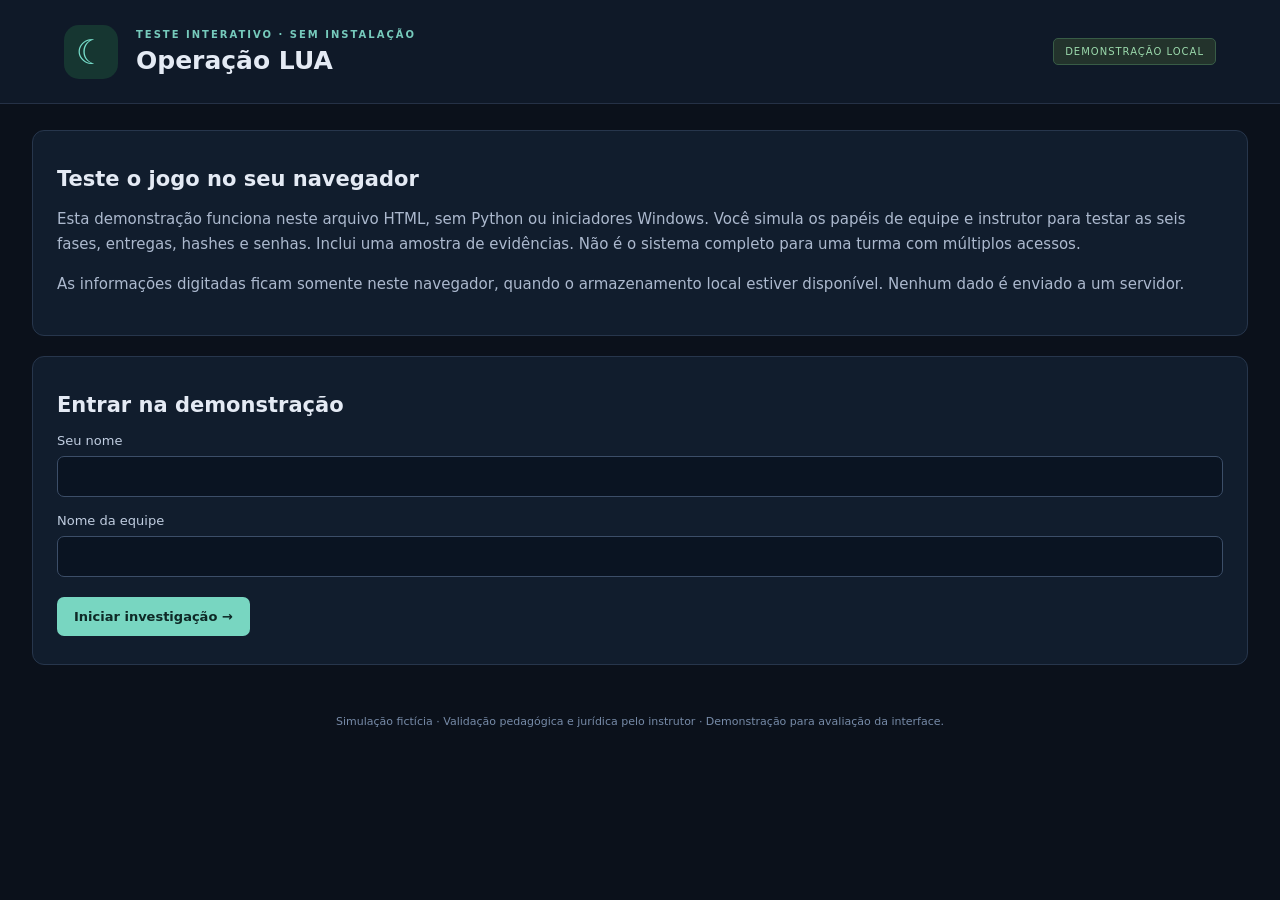
==== index.html @ 31b4b6df "Prepara demonstração isolada para GitHub Pages" ====
<!doctype html><html lang="pt-BR"><meta charset="utf-8"><meta name="viewport" content="width=device-width,initial-scale=1"><title>Operação LUA — teste no navegador</title><style>[hidden]{display:none!important}
:root{color-scheme:dark;font-family:Inter,ui-sans-serif,system-ui,sans-serif;color:#e4eaf4;background:#0b111b;font-size:15px}*{box-sizing:border-box}body{margin:0}header{display:flex;gap:18px;align-items:center;padding:24px 5vw;background:#0f1928;border-bottom:1px solid #253146}h1{font-size:25px;margin:4px 0;font-weight:650}.brand-icon{font-size:34px;color:#77ddca;background:#163631;width:54px;height:54px;display:grid;place-items:center;border-radius:15px}.eyebrow{font-size:10px;font-weight:700;letter-spacing:2px;color:#76cabc}.badge{display:inline-block;background:#23332c;color:#9bd9ac;border:1px solid #385c46;padding:7px 11px;border-radius:5px;font-size:10px;letter-spacing:1px;margin-left:auto}.badge.pending{background:#3b3022;color:#edc17e;border-color:#655136}main{max-width:1380px;margin:0 auto;padding:26px 32px}.welcome{margin:14px 0 28px}.welcome h2{font-size:30px;margin:10px 0}.welcome p,p,li{color:#acb9ce;line-height:1.65}h2{font-size:21px;margin:12px 0 16px}h3{font-size:16px}.access,.grid{display:grid;grid-template-columns:repeat(auto-fit,minmax(300px,1fr));gap:20px}section,article{background:#111d2d;border:1px solid #27364c;border-radius:12px;padding:24px;margin-bottom:20px}input,textarea,select{display:block;width:100%;background:#0a1422;color:#edf2f8;border:1px solid #3c4e68;padding:12px;border-radius:7px;margin:8px 0 16px;font:inherit}textarea{min-height:150px;resize:vertical}input:focus,textarea:focus,select:focus{outline:2px solid #67c9b7;outline-offset:2px}label{display:block;font-size:13px;color:#c0cde0}button,.button{background:#78d6c1;color:#0e2926;border:0;padding:12px 17px;border-radius:7px;font:inherit;font-size:13px;font-weight:700;cursor:pointer;display:inline-block;text-decoration:none;margin:4px 7px 4px 0}button:hover,.button:hover{filter:brightness(1.12)}button.secondary,.button.secondary{background:#253b55;color:#d9e8f9}button.ghost{background:transparent;border:1px solid #3a4b63;color:#bccfe4;padding:8px 12px}button:disabled{opacity:.45;cursor:default}pre{white-space:pre-wrap;overflow-wrap:anywhere;font-family:inherit;line-height:1.6;font-size:13px;color:#c5d3e7}small{color:#8295ae}.layout{display:grid;grid-template-columns:235px minmax(0,1fr);gap:28px}.steps{position:sticky;top:20px;align-self:start}.step{padding:18px 12px;color:#778da9;border-left:2px solid #29374c;display:flex;gap:12px;font-size:13px}.step span{font-size:11px;padding-top:2px}.step.active{background:#15342f;border-color:#7dd6bf;color:#d3f6e9;border-radius:0 8px 8px 0}.step.done{color:#88c5b4}.step-title{font-size:10px;letter-spacing:2px;color:#758ba7;margin:8px 0 20px}.casebar{display:flex;justify-content:space-between;align-items:center;margin-bottom:20px}.mission{border-top:3px solid #68c8b4}.mission h2{font-size:28px}.mission li{margin-bottom:10px}.deliverable{background:#0c1828;padding:15px;border-radius:8px;border-left:2px solid #577b9a}.materials-grid{display:grid;grid-template-columns:repeat(auto-fit,minmax(235px,1fr));gap:16px}.material{background:#0c1625;border:1px solid #2c3e54;border-radius:9px;padding:18px}.material .tag{color:#7fd5c0;font-size:10px;letter-spacing:1px}.material h3{margin:10px 0}.evidence-gallery{display:grid;grid-template-columns:repeat(auto-fit,minmax(210px,1fr));gap:14px;margin-top:16px}.evidence-gallery img{width:100%;height:230px;object-fit:contain;background:#080e17;border-radius:8px}.evidence-gallery video{width:100%;max-height:300px}figure{margin:0}figcaption{font-size:11px;color:#8fa3be;padding:8px}details{margin-top:12px}summary{cursor:pointer;color:#9bd4c8;padding:8px 0}.team-row{border-bottom:1px solid #2a3a50;padding:15px 0;display:flex;align-items:center;justify-content:space-between;gap:15px}.team-row:last-child{border:0}.hash-ok{color:#8de0ba}.hash-bad{color:#f1aa98}.request-box{border-left:3px solid #577b9a}.review-box{margin-top:18px;border-top:1px solid #33465f;padding-top:18px}#message:not(:empty){border:1px solid #78603d;background:#33291c;color:#ffe2ac;padding:18px;border-radius:9px;margin-bottom:20px;white-space:pre-wrap;overflow-wrap:anywhere}footer{font-size:11px;color:#778ba8;text-align:center;padding:30px}.unlock{border:1px solid #576e58;background:#14251f}.unlock p{color:#afc6bb}.hash-result{background:#0a1421;padding:10px;border-radius:5px}.tabs{display:flex;gap:8px;flex-wrap:wrap;margin-bottom:20px}a{color:#96d7df}code{overflow-wrap:anywhere}@media(max-width:800px){main{padding:18px}.layout{grid-template-columns:1fr}.steps{position:static;display:flex;overflow-x:auto;gap:8px}.step{min-width:125px}.step-title{display:none}header{padding:18px}.badge{display:none}.grid,.access{grid-template-columns:1fr}.welcome h2{font-size:24px}.casebar{align-items:flex-start;gap:10px}}
</style><body><header><div class="brand-icon">☾</div><div><span class="eyebrow">TESTE INTERATIVO · SEM INSTALAÇÃO</span><h1>Operação LUA</h1></div><span class="badge">DEMONSTRAÇÃO LOCAL</span></header><main><section><h2>Teste o jogo no seu navegador</h2><p>Esta demonstração funciona neste arquivo HTML, sem Python ou iniciadores Windows. Você simula os papéis de equipe e instrutor para testar as seis fases, entregas, hashes e senhas. Inclui uma amostra de evidências. Não é o sistema completo para uma turma com múltiplos acessos.</p><p>As informações digitadas ficam somente neste navegador, quando o armazenamento local estiver disponível. Nenhum dado é enviado a um servidor.</p></section><div id="message" role="status" aria-live="polite"></div><section id="begin"><h2>Entrar na demonstração</h2><form id="setup"><label>Seu nome<input name="student" required></label><label>Nome da equipe<input name="team" required></label><button>Iniciar investigação →</button></form></section><div id="workspace" hidden></div><footer>Simulação fictícia · Validação pedagógica e jurídica pelo instrutor · Demonstração para avaliação da interface.</footer></main><script>const SCENES=[{"titulo": "O plantão recebeu uma denúncia", "contexto": "A equipe assume o plantão e recebe uma mensagem por WhatsApp. Neste momento, somente a denúncia está disponível; a narrativa ainda precisa de confirmação.", "acoes": ["Redigir a resposta ao denunciante, esclarecendo risco atual, momento dos fatos, origem das informações e pessoas envolvidas.", "Solicitar links, identificadores e arquivos já existentes, preferindo originais quando disponíveis e registrando a proveniência.", "Descrever as providências imediatas e os acionamentos justificados, sem exigir nova exposição da fonte."], "entrega": "Abordagem escrita, avaliação de risco e registro das providências iniciais.", "liberacao": "Após avaliação e aprovação, o instrutor fornece a senha para abrir o recebimento das provas."}, {"titulo": "A fonte entregou os arquivos", "contexto": "A equipe recebe o pacote inicial completo: capturas, seis imagens selecionadas, caderno e vídeo. Não há respostas de provedores nesta etapa.", "acoes": ["Inventariar os arquivos recebidos e registrar origem, responsável, data, horário e fuso.", "Calcular SHA-256 dos arquivos, registrar ferramenta e resultados e conferir o manifesto recebido.", "Documentar armazenamento, preservação dos originais e movimentações dos vestígios.", "Realizar a primeira leitura do acervo separando observações, alegações e hipóteses."], "entrega": "Inventário, registros de recebimento e cadeia de custódia, hashes e análise inicial.", "liberacao": "A aprovação dos registros permite ao instrutor emitir a senha da triagem e dos pedidos."}, {"titulo": "Transformar pistas em diligências", "contexto": "A equipe organiza os identificadores disponíveis e recebe os materiais de pedidos e diligências quando habilitados pelo instrutor.", "acoes": ["Relacionar cada identificador à sua fonte, sem preencher dados ainda desconhecidos.", "Justificar competência territorial, prioridades e finalidade das diligências.", "Preparar pedidos por destinatário com objeto, identificadores, intervalo temporal e fuso, fundamento e autorização necessária.", "Distinguir preservação de dados, obtenção de registros, dados cadastrais e conteúdo conforme a medida escolhida."], "entrega": "Quadro de identificadores, plano de diligências e pedidos fundamentados.", "liberacao": "Após análise técnica e jurídica dos pedidos, a senha abre a rodada de respostas."}, {"titulo": "As respostas começam a chegar", "contexto": "Os retornos são entregues pelo instrutor conforme os pedidos avaliados. Novas respostas exigem novos pedidos quando houver dependência.", "acoes": ["Analisar os retornos recebidos e registrar o que cada fonte demonstra e o que permanece desconhecido.", "Preparar pedidos complementares a partir de identificadores efetivamente obtidos.", "Correlacionar registros de aplicação e conexão com IP, porta, protocolo, data, horário e fuso quando pertinentes.", "Solicitar diligências locais e sobre local e objetos quando justificadas.", "Distinguir conta, titular da conexão, pessoa indicada e autoria da conduta."], "entrega": "Pedidos complementares, análise dos retornos, linha do tempo e cadeias com limites de atribuição.", "liberacao": "O instrutor confere a cobertura das cadeias iniciais e emite a senha da atualização posterior."}, {"titulo": "Uma nova informação muda o cenário", "contexto": "O instrutor apresenta a atualização posterior e seus metadados. A equipe deve analisar o novo acesso e decidir quais providências são necessárias.", "acoes": ["Registrar recebimento e integridade dos novos materiais.", "Comparar o novo elemento com as cadeias anteriores, considerando a origem e a independência das fontes.", "Preparar o pedido referente ao novo acesso e analisar o retorno somente após sua liberação.", "Reavaliar risco, hipóteses, confiança e lacunas sem confundir quantidade de contas com quantidade de autores."], "entrega": "Análise da atualização, novo pedido, análise do retorno e quadro de hipóteses revisado.", "liberacao": "Após aprovação desta rodada, a senha abre a consolidação final."}, {"titulo": "Concluir e prestar contas da investigação", "contexto": "A equipe consolida todo o trabalho. O encerramento depende da qualidade e dos limites da fundamentação, sem exigir uma conclusão predeterminada de autoria.", "acoes": ["Entregar relatório, inventário, linha do tempo, organograma, pedidos, respostas e cadeias.", "Separar fatos observados, alegações, inferências, lacunas e graus de confiança.", "Individualizar condutas apenas quando houver suporte e distinguir as medidas cabíveis conforme idade e situação.", "Justificar diligências ou medidas propostas e apresentar os registros de preservação e proteção das pessoas sob risco."], "entrega": "Dossiê final completo e apresentação para avaliação e debriefing.", "liberacao": "Após a avaliação final, a senha de encerramento conclui o exercício. Não abre uma sétima fase."}];
const ASSETS=[{"name": "A01_Denuncia_Inicial.png", "url": "[data-uri]", "hash": "e20a0f9571670499217d2071728e067d5ab2c912333c30c9e09b77e181323308"}, {"name": "A02.png", "url": "[data-uri]", "hash": "f0662ef923ff8a6773c17c669c98ab5fbb7151e79d88bcaf3e65bcb468332adc"}, {"name": "A03.png", "url": "[data-uri]", "hash": "9a4fa12f21378c7c077a31b2e42f1d5e2c422c743dd6ad8715374ea17acd1641"}];
const KEY='lua-demonstracao-browser-v1';
const $=s=>document.querySelector(s);
const esc=s=>String(s??'').replace(/[&<>"']/g,c=>({'&':'&amp;','<':'&lt;','>':'&gt;','"':'&quot;',"'":'&#39;'}[c]));
let game={student:'',team:'',phase:0,deliveries:[],requests:[],hashes:[],approved:false,code:'',done:false};
try{const saved=localStorage.getItem(KEY);if(saved)game=JSON.parse(saved);}catch(e){}
function save(){try{localStorage.setItem(KEY,JSON.stringify(game));}catch(e){notice('O navegador não permitiu salvar o progresso. Mantenha esta aba aberta.');}}
function notice(s){$('#message').textContent=s;}
function render(){
 const p=game.phase;
 $('#begin').hidden=!!game.team;$('#workspace').hidden=!game.team;
 if(!game.team)return;
 $('#workspace').innerHTML=`<div class="layout"><aside class="steps"><div class="step-title">PERCURSO DO CASO</div>${SCENES.map((s,i)=>`<div class="step ${i===p?'active':i<p?'done':''}"><span>${i+1}</span>${['Denúncia','Preservação','Pedidos','Respostas','Atualização','Relatório'][i]}</div>`).join('')}</aside><div><div class="casebar"><div><span class="eyebrow">DEMONSTRAÇÃO INTERATIVA</span><h2>${esc(game.team)} · ${esc(game.student)}</h2></div><button id="reset" class="ghost">Recomeçar teste</button></div>${game.done?'<section class="unlock"><h2>Exercício de demonstração concluído</h2><p>Você percorreu as seis fases. No sistema completo, o instrutor avalia cada equipe e mantém as respostas sob controle de acesso no servidor.</p></section>':`<section class="mission"><span class="eyebrow">FASE ${p+1} / 6</span><h2>${esc(SCENES[p].titulo)}</h2><p>${esc(SCENES[p].contexto)}</p><ol>${SCENES[p].acoes.map(a=>`<li>${esc(a)}</li>`).join('')}</ol><div class="deliverable"><strong>Entrega esperada</strong><p>${esc(SCENES[p].entrega)}</p></div></section>`}
${p===0?`<section><h2>Denúncia recebida no plantão</h2><img alt="Denúncia fictícia recebida pelo WhatsApp" style="max-width:100%;max-height:650px;object-fit:contain" src="${ASSETS[0].url}"></section>`:''}
${p>=1?`<section><h2>Amostra das provas iniciais</h2><p>Esta demonstração inclui duas capturas originais do kit. O sistema completo entrega o pacote integral e exige os 18 hashes.</p><div class="materials-grid">${ASSETS.slice(1).map((a,i)=>`<div class="material"><img style="width:100%;max-height:320px;object-fit:contain" src="${a.url}" alt="${esc(a.name)}"><h3>${esc(a.name)}</h3><a class="button secondary" download="${esc(a.name)}" href="${a.url}">Baixar imagem</a></div>`).join('')}</div>${!game.done&&p===1?`<h3>Registrar integridade</h3><p>Baixe uma das imagens acima e selecione o mesmo arquivo abaixo. O hash será calculado localmente e comparado ao original incluído nesta demonstração.</p><input type="file" id="evidence"><div id="hashResult"></div>`:''}<p>${game.hashes.length?'✓ '+game.hashes.length+' hash(es) conferido(s) nesta demonstração.':'Nenhum hash registrado.'}</p></section>`:''}
${p>=2&&p<=4&&!game.done?`<section><h2>Pedido ou diligência</h2><form id="request"><label>Destinatário<select name="recipient"><option>Discord</option><option>Google</option><option>Instagram</option><option>Telegram</option><option>NetSul Fibra</option><option>Equipe territorial</option><option>Perícia</option></select></label><label>Objeto, identificadores, período, fundamento e autorização necessária<textarea name="body" required></textarea></label><button>Registrar pedido</button></form>${game.requests.map(r=>`<article><small>Fase ${r.phase+1}</small><h3>${esc(r.recipient)}</h3><pre>${esc(r.body)}</pre></article>`).join('')}</section>`:''}
${p===3?`<section><h2>Rodada de respostas</h2><p>O instrutor avalia o pedido e libera apenas o retorno correspondente. Nesta demonstração, ${game.requests.length?'há pedido registrado para avaliação.':'registre primeiro um pedido.'}</p><p>Os PDFs dos provedores e os gabaritos não estão incluídos neste arquivo de demonstração. Eles permanecem no sistema completo.</p></section>`:''}
${p===4?'<section><h2>Atualização posterior</h2><p>Nesta fase entram a atualização A15 e os metadados A25; o retorno A24 depende de pedido sobre o novo acesso. Analise a mudança de cenário e registre as medidas propostas.</p></section>':''}
${!game.done?`<section><h2>Entrega da equipe</h2><form id="delivery"><label>Resposta e registros da fase<textarea name="body" required>${esc(game.deliveries.findLast(d=>d.phase===p)?.body||'')}</textarea></label><button>Enviar entrega</button></form><p>${game.approved?'✓ Última entrega aprovada pelo instrutor demonstrativo.':'Aguardando entrega e avaliação.'}</p></section><section><h2>Simular o papel do instrutor</h2><p>Controle exclusivo desta demonstração: você alterna entre os dois papéis para avaliar o fluxo. Não representa autenticação ou controle de acesso para uma turma real.</p><button id="approve" class="secondary">Simular aprovação da entrega</button><button id="issue" class="secondary">Emitir senha desta fase</button><p id="demoCode">${game.code?'Senha demonstrativa desta fase: '+esc(game.code):''}</p></section><section class="unlock"><h2>${p===5?'Encerrar exercício':'Desbloquear próxima fase'}</h2><form id="unlock"><label>Senha desta fase<input name="code" type="password" required autocomplete="off"></label><button>${p===5?'Concluir':'Desbloquear'}</button></form></section>`:''}
<section><h2>Histórico de entregas</h2>${game.deliveries.map(d=>`<article><small>Fase ${d.phase+1}</small><pre>${esc(d.body)}</pre></article>`).join('')||'<p>Ainda não há entregas.</p>'}<button id="export" class="secondary">Exportar registros do teste</button></section></div></div>`;
}
document.addEventListener('submit',e=>{
 e.preventDefault();const f=e.target;const data=Object.fromEntries(new FormData(f));
 if(f.id==='setup'){game.student=data.student.trim();game.team=data.team.trim();if(!game.student||!game.team)return;}
 if(f.id==='request'){game.requests.push({...data,phase:game.phase});notice('Pedido registrado. A adequação jurídica é avaliada pelo instrutor, não automaticamente.');}
 if(f.id==='delivery'){
  if(game.phase===1&&!game.hashes.length){notice('Registre primeiro o hash de uma das imagens da amostra.');return;}
  if(game.phase===2&&!game.requests.some(r=>r.phase===2)){notice('Registre um pedido antes de entregar esta fase.');return;}
  game.deliveries.push({body:data.body,phase:game.phase});game.approved=false;game.code='';notice('Entrega registrada. Use o painel demonstrativo do instrutor para avaliar e emitir a senha.');
 }
 if(f.id==='unlock'){
  if(!game.approved||!game.code||data.code!==game.code){notice('Passagem bloqueada: é necessária a aprovação da última entrega e a senha correta desta fase.');return;}
  if(game.phase===5)game.done=true;else game.phase++;
  game.approved=false;game.code='';notice(game.done?'Demonstração concluída.':'Nova fase desbloqueada.');
 }
 save();render();window.scrollTo(0,0);
});
document.addEventListener('click',e=>{
 if(e.target.id==='approve'){
  if(!game.deliveries.some(d=>d.phase===game.phase)){notice('Envie a entrega desta fase primeiro.');return;}
  game.approved=true;notice('Aprovação simulada registrada. Agora emita a senha.');save();render();
 }
 if(e.target.id==='issue'){
  if(!game.approved){notice('Aprove a última entrega antes de emitir a senha.');return;}
  const values=new Uint8Array(4);crypto.getRandomValues(values);game.code=Array.from(values,b=>b.toString(16).padStart(2,'0')).join('').toUpperCase();save();render();notice('Senha demonstrativa emitida. Copie-a do painel e informe no campo da passagem.');
 }
 if(e.target.id==='reset'&&confirm('Apagar somente o progresso desta demonstração?')){game={student:'',team:'',phase:0,deliveries:[],requests:[],hashes:[],approved:false,code:'',done:false};save();render();notice('Demonstração reiniciada.');}
 if(e.target.id==='export'){
  const {code,...record}=game;const blob=new Blob([JSON.stringify(record,null,2)],{type:'application/json'});const url=URL.createObjectURL(blob);const a=document.createElement('a');a.href=url;a.download='LUA_registros_demonstracao.json';a.click();setTimeout(()=>URL.revokeObjectURL(url),1000);
 }
});
document.addEventListener('change',async e=>{
 if(e.target.id!=='evidence'||!e.target.files[0])return;
 const file=e.target.files[0];
 try{
  const value=await crypto.subtle.digest('SHA-256',await file.arrayBuffer());const hash=Array.from(new Uint8Array(value),b=>b.toString(16).padStart(2,'0')).join('');const asset=ASSETS.slice(1).find(a=>a.hash===hash);
  if(!asset){$('#hashResult').textContent='Hash divergente: selecione um dos arquivos originais da amostra.';return;}
  game.hashes=game.hashes.filter(h=>h.name!==asset.name);game.hashes.push({name:asset.name,sha256:hash});save();render();notice('SHA-256 conferido: '+asset.name+'\n'+hash);
 }catch(error){notice('Não foi possível calcular o hash neste navegador: '+error.message);}
});
render();
</script></body></html>
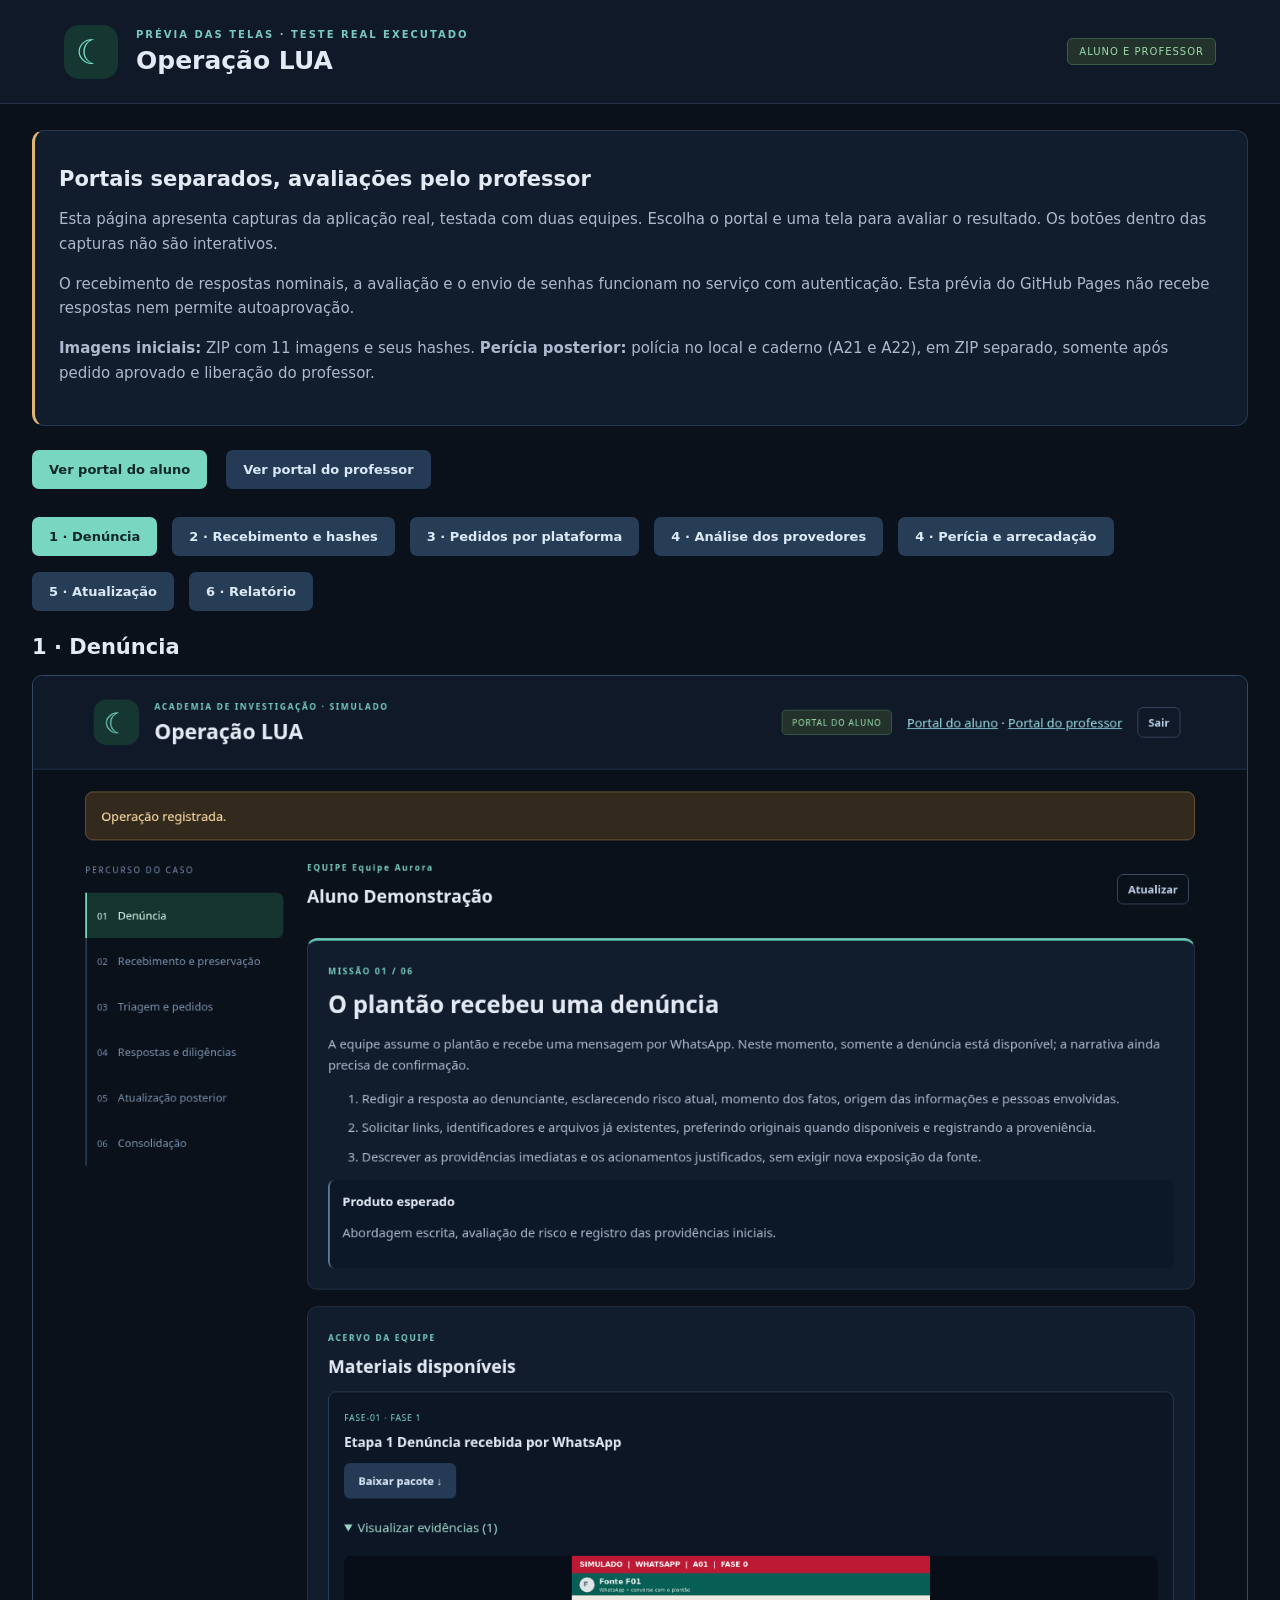
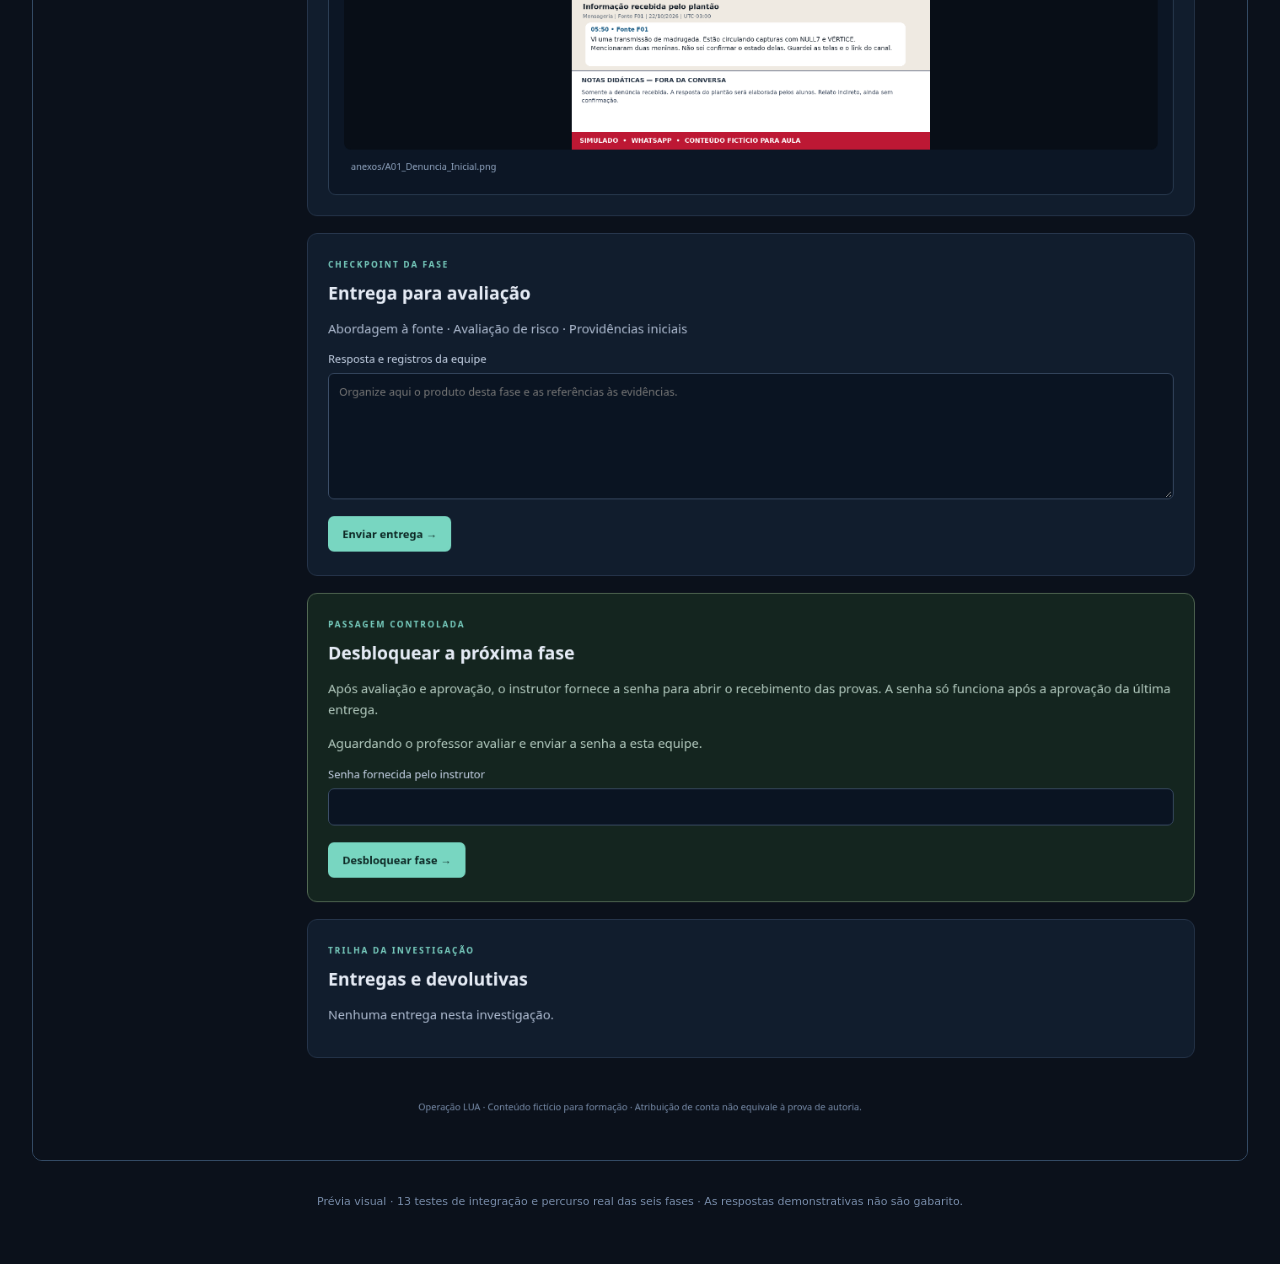
==== commit 832e80f1: "Separa portais e fases, avalia pedidos e identificadores e reserva vestígios para perícia" ====
--- a/index.html
+++ b/index.html
@@ -1,65 +1,3 @@
-<!doctype html><html lang="pt-BR"><meta charset="utf-8"><meta name="viewport" content="width=device-width,initial-scale=1"><title>Operação LUA — teste no navegador</title><style>[hidden]{display:none!important}
+<!doctype html><html lang="pt-BR"><meta charset="utf-8"><meta name="viewport" content="width=device-width,initial-scale=1"><title>Operação LUA · Prévia dos portais</title><style>[hidden]{display:none!important}
 :root{color-scheme:dark;font-family:Inter,ui-sans-serif,system-ui,sans-serif;color:#e4eaf4;background:#0b111b;font-size:15px}*{box-sizing:border-box}body{margin:0}header{display:flex;gap:18px;align-items:center;padding:24px 5vw;background:#0f1928;border-bottom:1px solid #253146}h1{font-size:25px;margin:4px 0;font-weight:650}.brand-icon{font-size:34px;color:#77ddca;background:#163631;width:54px;height:54px;display:grid;place-items:center;border-radius:15px}.eyebrow{font-size:10px;font-weight:700;letter-spacing:2px;color:#76cabc}.badge{display:inline-block;background:#23332c;color:#9bd9ac;border:1px solid #385c46;padding:7px 11px;border-radius:5px;font-size:10px;letter-spacing:1px;margin-left:auto}.badge.pending{background:#3b3022;color:#edc17e;border-color:#655136}main{max-width:1380px;margin:0 auto;padding:26px 32px}.welcome{margin:14px 0 28px}.welcome h2{font-size:30px;margin:10px 0}.welcome p,p,li{color:#acb9ce;line-height:1.65}h2{font-size:21px;margin:12px 0 16px}h3{font-size:16px}.access,.grid{display:grid;grid-template-columns:repeat(auto-fit,minmax(300px,1fr));gap:20px}section,article{background:#111d2d;border:1px solid #27364c;border-radius:12px;padding:24px;margin-bottom:20px}input,textarea,select{display:block;width:100%;background:#0a1422;color:#edf2f8;border:1px solid #3c4e68;padding:12px;border-radius:7px;margin:8px 0 16px;font:inherit}textarea{min-height:150px;resize:vertical}input:focus,textarea:focus,select:focus{outline:2px solid #67c9b7;outline-offset:2px}label{display:block;font-size:13px;color:#c0cde0}button,.button{background:#78d6c1;color:#0e2926;border:0;padding:12px 17px;border-radius:7px;font:inherit;font-size:13px;font-weight:700;cursor:pointer;display:inline-block;text-decoration:none;margin:4px 7px 4px 0}button:hover,.button:hover{filter:brightness(1.12)}button.secondary,.button.secondary{background:#253b55;color:#d9e8f9}button.ghost{background:transparent;border:1px solid #3a4b63;color:#bccfe4;padding:8px 12px}button:disabled{opacity:.45;cursor:default}pre{white-space:pre-wrap;overflow-wrap:anywhere;font-family:inherit;line-height:1.6;font-size:13px;color:#c5d3e7}small{color:#8295ae}.layout{display:grid;grid-template-columns:235px minmax(0,1fr);gap:28px}.steps{position:sticky;top:20px;align-self:start}.step{padding:18px 12px;color:#778da9;border-left:2px solid #29374c;display:flex;gap:12px;font-size:13px}.step span{font-size:11px;padding-top:2px}.step.active{background:#15342f;border-color:#7dd6bf;color:#d3f6e9;border-radius:0 8px 8px 0}.step.done{color:#88c5b4}.step-title{font-size:10px;letter-spacing:2px;color:#758ba7;margin:8px 0 20px}.casebar{display:flex;justify-content:space-between;align-items:center;margin-bottom:20px}.mission{border-top:3px solid #68c8b4}.mission h2{font-size:28px}.mission li{margin-bottom:10px}.deliverable{background:#0c1828;padding:15px;border-radius:8px;border-left:2px solid #577b9a}.materials-grid{display:grid;grid-template-columns:repeat(auto-fit,minmax(235px,1fr));gap:16px}.material{background:#0c1625;border:1px solid #2c3e54;border-radius:9px;padding:18px}.material .tag{color:#7fd5c0;font-size:10px;letter-spacing:1px}.material h3{margin:10px 0}.evidence-gallery{display:grid;grid-template-columns:repeat(auto-fit,minmax(210px,1fr));gap:14px;margin-top:16px}.evidence-gallery img{width:100%;height:230px;object-fit:contain;background:#080e17;border-radius:8px}.evidence-gallery video{width:100%;max-height:300px}figure{margin:0}figcaption{font-size:11px;color:#8fa3be;padding:8px}details{margin-top:12px}summary{cursor:pointer;color:#9bd4c8;padding:8px 0}.team-row{border-bottom:1px solid #2a3a50;padding:15px 0;display:flex;align-items:center;justify-content:space-between;gap:15px}.team-row:last-child{border:0}.hash-ok{color:#8de0ba}.hash-bad{color:#f1aa98}.request-box{border-left:3px solid #577b9a}.review-box{margin-top:18px;border-top:1px solid #33465f;padding-top:18px}#message:not(:empty){border:1px solid #78603d;background:#33291c;color:#ffe2ac;padding:18px;border-radius:9px;margin-bottom:20px;white-space:pre-wrap;overflow-wrap:anywhere}footer{font-size:11px;color:#778ba8;text-align:center;padding:30px}.unlock{border:1px solid #576e58;background:#14251f}.unlock p{color:#afc6bb}.hash-result{background:#0a1421;padding:10px;border-radius:5px}.tabs{display:flex;gap:8px;flex-wrap:wrap;margin-bottom:20px}a{color:#96d7df}code{overflow-wrap:anywhere}@media(max-width:800px){main{padding:18px}.layout{grid-template-columns:1fr}.steps{position:static;display:flex;overflow-x:auto;gap:8px}.step{min-width:125px}.step-title{display:none}header{padding:18px}.badge{display:none}.grid,.access{grid-template-columns:1fr}.welcome h2{font-size:24px}.casebar{align-items:flex-start;gap:10px}}
-</style><body><header><div class="brand-icon">☾</div><div><span class="eyebrow">TESTE INTERATIVO · SEM INSTALAÇÃO</span><h1>Operação LUA</h1></div><span class="badge">DEMONSTRAÇÃO LOCAL</span></header><main><section><h2>Teste o jogo no seu navegador</h2><p>Esta demonstração funciona neste arquivo HTML, sem Python ou iniciadores Windows. Você simula os papéis de equipe e instrutor para testar as seis fases, entregas, hashes e senhas. Inclui uma amostra de evidências. Não é o sistema completo para uma turma com múltiplos acessos.</p><p>As informações digitadas ficam somente neste navegador, quando o armazenamento local estiver disponível. Nenhum dado é enviado a um servidor.</p></section><div id="message" role="status" aria-live="polite"></div><section id="begin"><h2>Entrar na demonstração</h2><form id="setup"><label>Seu nome<input name="student" required></label><label>Nome da equipe<input name="team" required></label><button>Iniciar investigação →</button></form></section><div id="workspace" hidden></div><footer>Simulação fictícia · Validação pedagógica e jurídica pelo instrutor · Demonstração para avaliação da interface.</footer></main><script>const SCENES=[{"titulo": "O plantão recebeu uma denúncia", "contexto": "A equipe assume o plantão e recebe uma mensagem por WhatsApp. Neste momento, somente a denúncia está disponível; a narrativa ainda precisa de confirmação.", "acoes": ["Redigir a resposta ao denunciante, esclarecendo risco atual, momento dos fatos, origem das informações e pessoas envolvidas.", "Solicitar links, identificadores e arquivos já existentes, preferindo originais quando disponíveis e registrando a proveniência.", "Descrever as providências imediatas e os acionamentos justificados, sem exigir nova exposição da fonte."], "entrega": "Abordagem escrita, avaliação de risco e registro das providências iniciais.", "liberacao": "Após avaliação e aprovação, o instrutor fornece a senha para abrir o recebimento das provas."}, {"titulo": "A fonte entregou os arquivos", "contexto": "A equipe recebe o pacote inicial completo: capturas, seis imagens selecionadas, caderno e vídeo. Não há respostas de provedores nesta etapa.", "acoes": ["Inventariar os arquivos recebidos e registrar origem, responsável, data, horário e fuso.", "Calcular SHA-256 dos arquivos, registrar ferramenta e resultados e conferir o manifesto recebido.", "Documentar armazenamento, preservação dos originais e movimentações dos vestígios.", "Realizar a primeira leitura do acervo separando observações, alegações e hipóteses."], "entrega": "Inventário, registros de recebimento e cadeia de custódia, hashes e análise inicial.", "liberacao": "A aprovação dos registros permite ao instrutor emitir a senha da triagem e dos pedidos."}, {"titulo": "Transformar pistas em diligências", "contexto": "A equipe organiza os identificadores disponíveis e recebe os materiais de pedidos e diligências quando habilitados pelo instrutor.", "acoes": ["Relacionar cada identificador à sua fonte, sem preencher dados ainda desconhecidos.", "Justificar competência territorial, prioridades e finalidade das diligências.", "Preparar pedidos por destinatário com objeto, identificadores, intervalo temporal e fuso, fundamento e autorização necessária.", "Distinguir preservação de dados, obtenção de registros, dados cadastrais e conteúdo conforme a medida escolhida."], "entrega": "Quadro de identificadores, plano de diligências e pedidos fundamentados.", "liberacao": "Após análise técnica e jurídica dos pedidos, a senha abre a rodada de respostas."}, {"titulo": "As respostas começam a chegar", "contexto": "Os retornos são entregues pelo instrutor conforme os pedidos avaliados. Novas respostas exigem novos pedidos quando houver dependência.", "acoes": ["Analisar os retornos recebidos e registrar o que cada fonte demonstra e o que permanece desconhecido.", "Preparar pedidos complementares a partir de identificadores efetivamente obtidos.", "Correlacionar registros de aplicação e conexão com IP, porta, protocolo, data, horário e fuso quando pertinentes.", "Solicitar diligências locais e sobre local e objetos quando justificadas.", "Distinguir conta, titular da conexão, pessoa indicada e autoria da conduta."], "entrega": "Pedidos complementares, análise dos retornos, linha do tempo e cadeias com limites de atribuição.", "liberacao": "O instrutor confere a cobertura das cadeias iniciais e emite a senha da atualização posterior."}, {"titulo": "Uma nova informação muda o cenário", "contexto": "O instrutor apresenta a atualização posterior e seus metadados. A equipe deve analisar o novo acesso e decidir quais providências são necessárias.", "acoes": ["Registrar recebimento e integridade dos novos materiais.", "Comparar o novo elemento com as cadeias anteriores, considerando a origem e a independência das fontes.", "Preparar o pedido referente ao novo acesso e analisar o retorno somente após sua liberação.", "Reavaliar risco, hipóteses, confiança e lacunas sem confundir quantidade de contas com quantidade de autores."], "entrega": "Análise da atualização, novo pedido, análise do retorno e quadro de hipóteses revisado.", "liberacao": "Após aprovação desta rodada, a senha abre a consolidação final."}, {"titulo": "Concluir e prestar contas da investigação", "contexto": "A equipe consolida todo o trabalho. O encerramento depende da qualidade e dos limites da fundamentação, sem exigir uma conclusão predeterminada de autoria.", "acoes": ["Entregar relatório, inventário, linha do tempo, organograma, pedidos, respostas e cadeias.", "Separar fatos observados, alegações, inferências, lacunas e graus de confiança.", "Individualizar condutas apenas quando houver suporte e distinguir as medidas cabíveis conforme idade e situação.", "Justificar diligências ou medidas propostas e apresentar os registros de preservação e proteção das pessoas sob risco."], "entrega": "Dossiê final completo e apresentação para avaliação e debriefing.", "liberacao": "Após a avaliação final, a senha de encerramento conclui o exercício. Não abre uma sétima fase."}];
-const ASSETS=[{"name": "A01_Denuncia_Inicial.png", "url": "[data-uri]", "hash": "e20a0f9571670499217d2071728e067d5ab2c912333c30c9e09b77e181323308"}, {"name": "A02.png", "url": "[data-uri]", "hash": "f0662ef923ff8a6773c17c669c98ab5fbb7151e79d88bcaf3e65bcb468332adc"}, {"name": "A03.png", "url": "[data-uri]